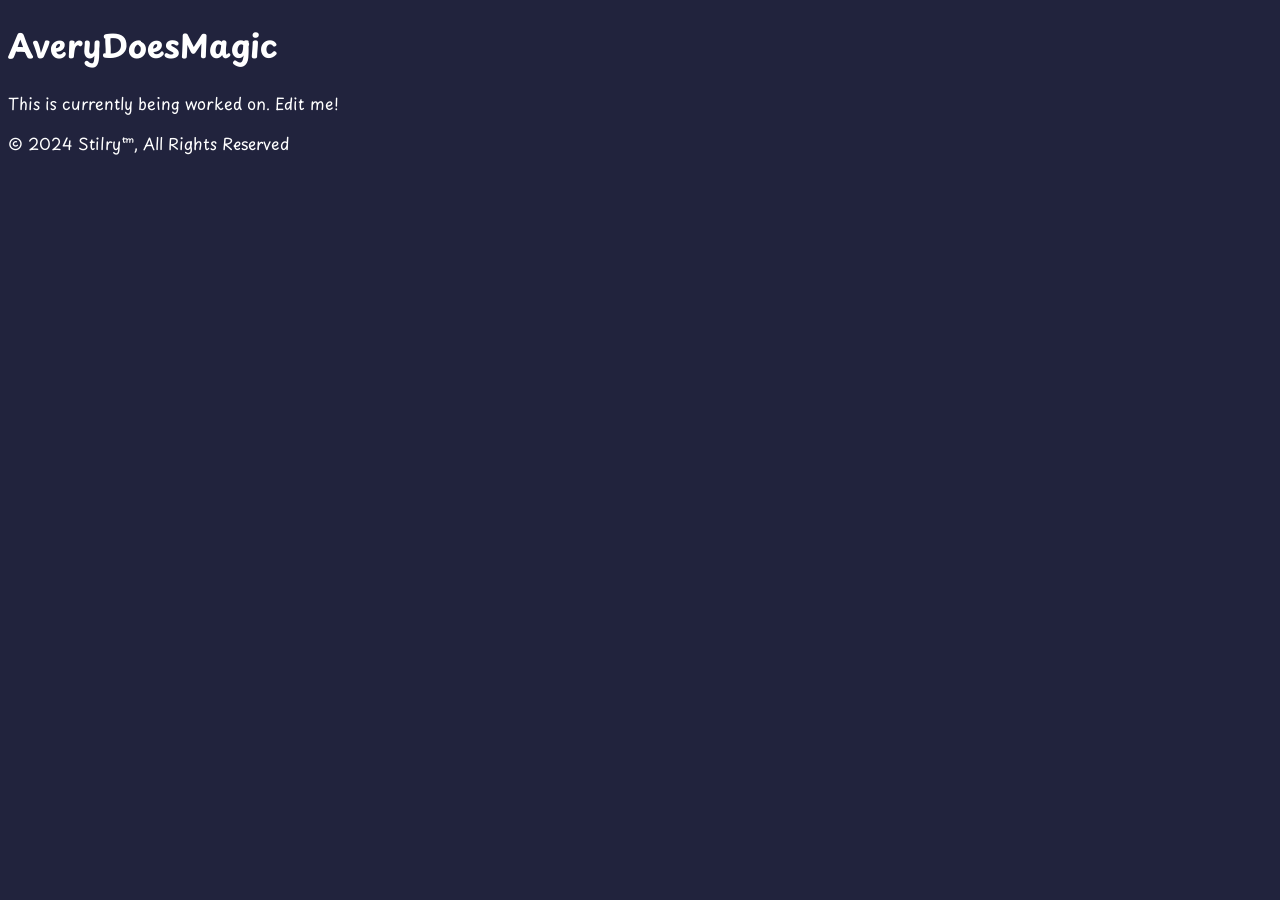
==== index.html @ fff1a494 "Update index.html" ====
<!DOCTYPE html>
<html>
  <body>
    <link rel="stylesheet" href="./style.css">
    <h1>AveryDoesMagic</h1>
    <p>This is currently being worked on. Edit me!</p>

    <footer>
      &copy; 2024 Stilry™, All Rights Reserved
    </footer>
  </body>
</html>
---- style.css ----
@import url('https://fonts.googleapis.com/css2?family=Playpen+Sans:wght@100..800&display=swap');
@import url('https://fonts.googleapis.com/css2?family=Delius+Unicase:wght@400;700&display=swap');
@import url('https://fonts.googleapis.com/css2?family=Yeseva+One&display=swap');

body {
  background-color: #21233d;
  color: white;
  font-family: 'Playpen Sans', sans-serif;
}

footer body {
  font-family: 'Delius Unicase', sans-serif;
  background-color: #2a2d4d;
  color: white
}
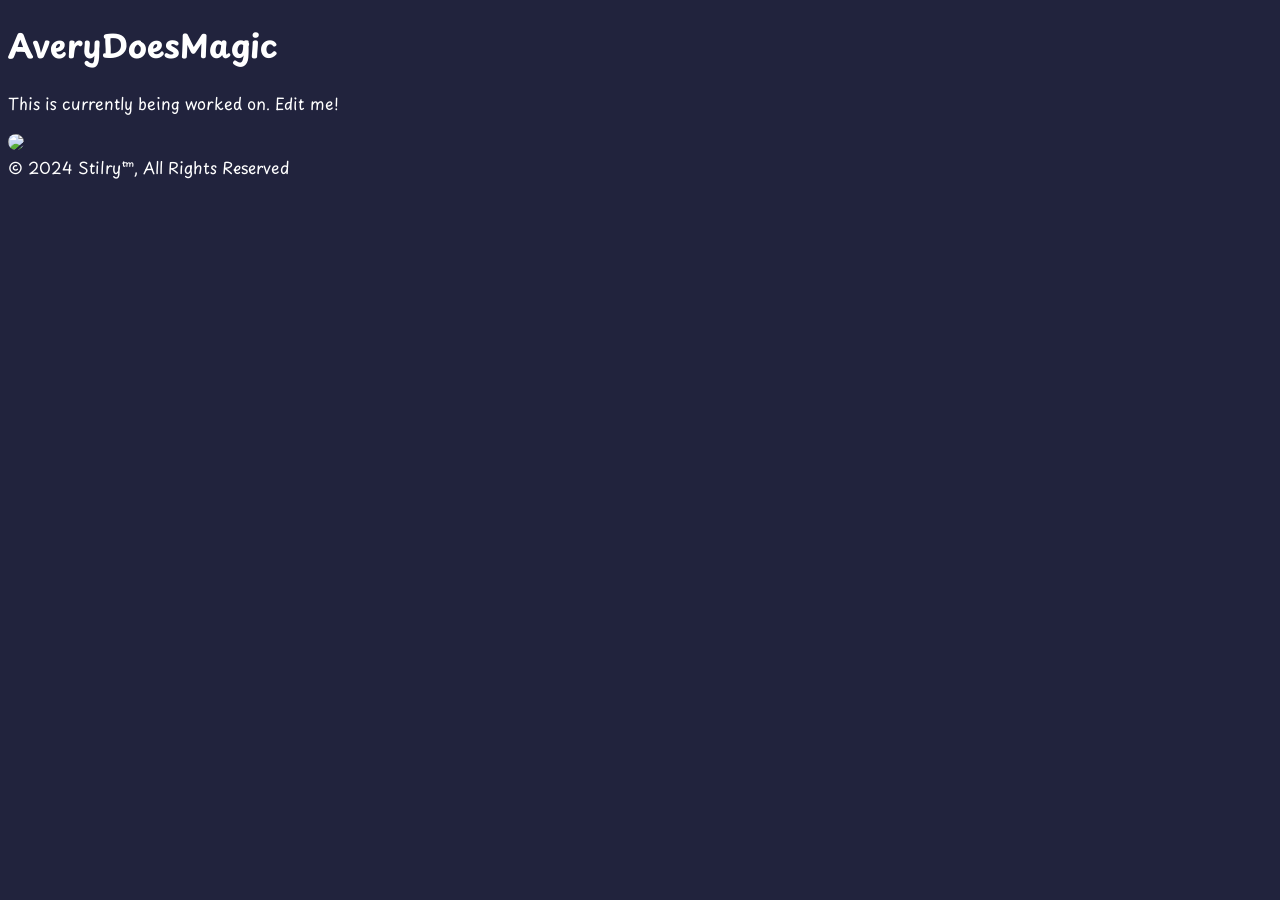
==== commit e5920841: "Update index.html" ====
--- a/index.html
+++ b/index.html
@@ -5,6 +5,8 @@
     <h1>AveryDoesMagic</h1>
     <p>This is currently being worked on. Edit me!</p>
 
+    <img src="https://avatars.githubusercontent.com/u/155497437?v=4" class="discord-guild-example">
+
     <footer>
       &copy; 2024 Stilry™, All Rights Reserved
     </footer>
--- a/style.css
+++ b/style.css
@@ -13,3 +13,8 @@
   background-color: #2a2d4d;
   color: white
 }
+
+.discord-guild-example {
+  border-radius: 200px;
+  border-radius: 20px;
+}
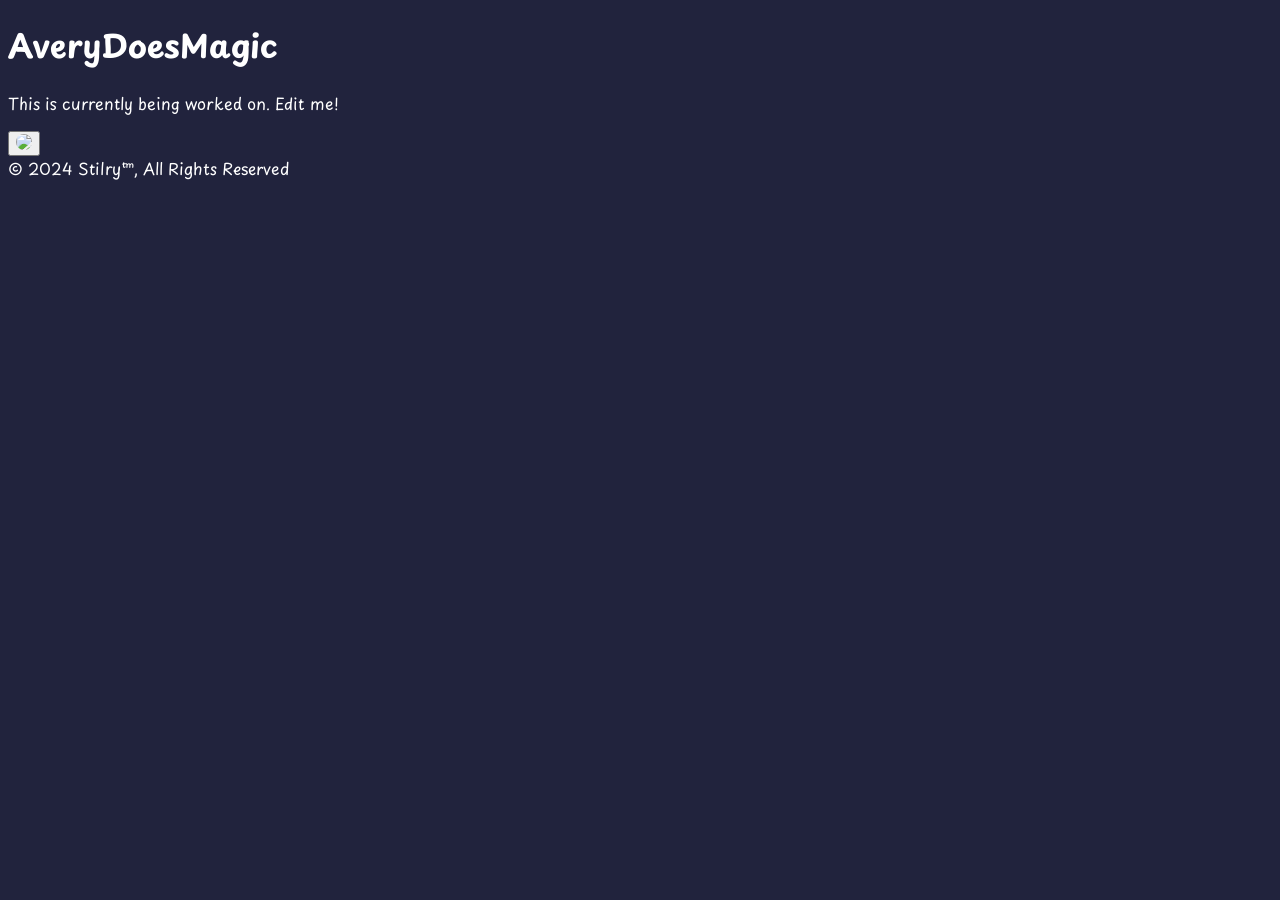
==== commit c0dc44a1: "Update index.html" ====
--- a/index.html
+++ b/index.html
@@ -5,7 +5,7 @@
     <h1>AveryDoesMagic</h1>
     <p>This is currently being worked on. Edit me!</p>
 
-    <img src="https://avatars.githubusercontent.com/u/155497437?v=4" class="discord-guild-example">
+    <button><img src="https://avatars.githubusercontent.com/u/155497437?v=4" class="discord-guild-example" width="100px" height=auto></button>
 
     <footer>
       &copy; 2024 Stilry™, All Rights Reserved
--- a/style.css
+++ b/style.css
@@ -1,6 +1,10 @@
 @import url('https://fonts.googleapis.com/css2?family=Playpen+Sans:wght@100..800&display=swap');
 @import url('https://fonts.googleapis.com/css2?family=Delius+Unicase:wght@400;700&display=swap');
 @import url('https://fonts.googleapis.com/css2?family=Yeseva+One&display=swap');
+
+hi {
+  font-family: 'Delius Unicase', sans-serif;
+}
 
 body {
   background-color: #21233d;
@@ -16,5 +20,8 @@
 
 .discord-guild-example {
   border-radius: 200px;
-  border-radius: 20px;
 }
+
+.discord-guild-example:hover {
+  border-radius: 20px'
+}
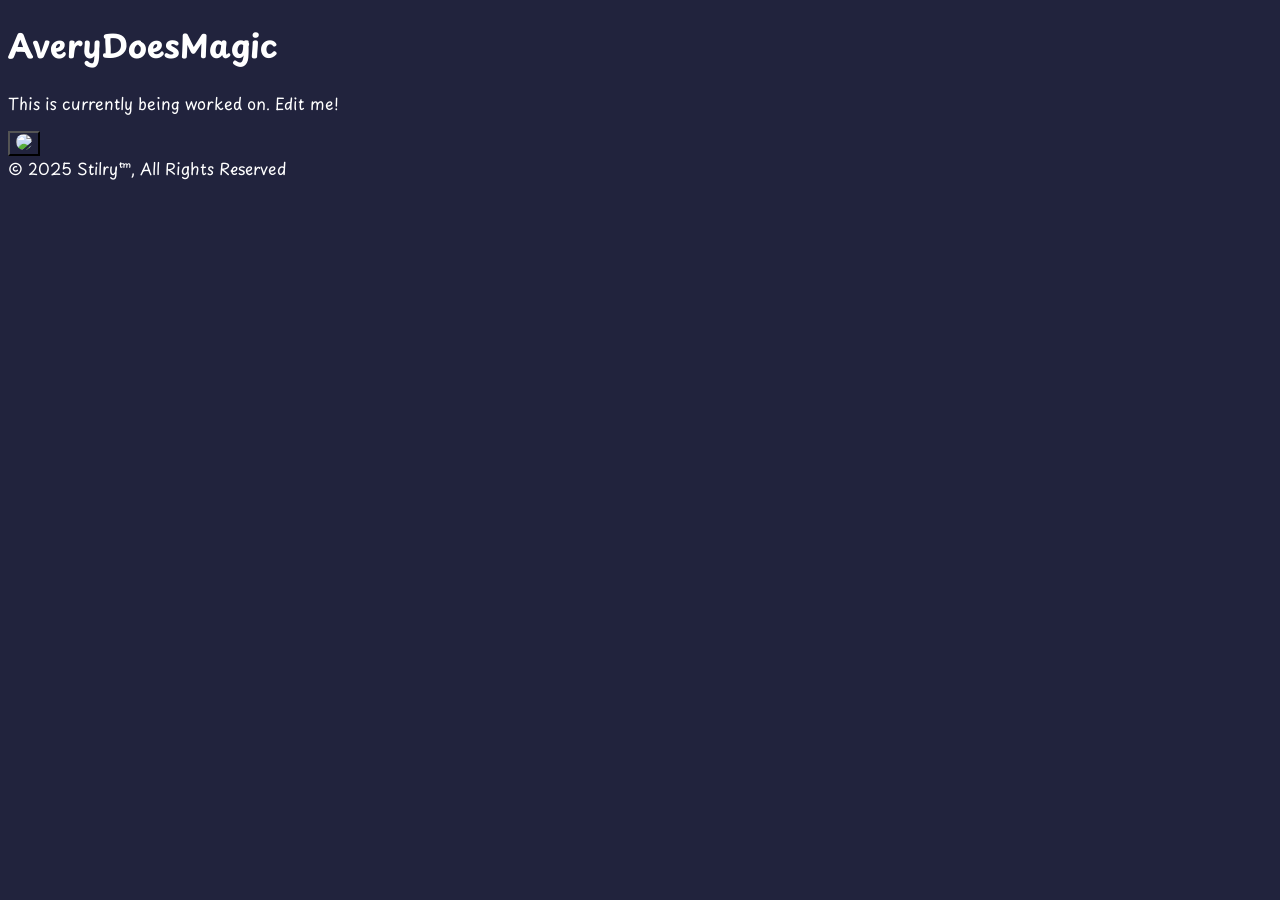
==== commit 034bd962: "Update index.html" ====
--- a/index.html
+++ b/index.html
@@ -5,10 +5,10 @@
     <h1>AveryDoesMagic</h1>
     <p>This is currently being worked on. Edit me!</p>
 
-    <button><img src="https://avatars.githubusercontent.com/u/155497437?v=4" class="discord-guild-example" width="100px" height=auto></button>
+    <button class="transparent"><img src="https://avatars.githubusercontent.com/u/155497437?v=4" class="discord-guild-example" width="100px" height=auto></button>
 
     <footer>
-      &copy; 2024 Stilry™, All Rights Reserved
+      &copy; 2025 Stilry™, All Rights Reserved
     </footer>
   </body>
 </html>
--- a/style.css
+++ b/style.css
@@ -19,9 +19,13 @@
 }
 
 .discord-guild-example {
-  border-radius: 200px;
+  border-radius: 100px;
 }
 
 .discord-guild-example:hover {
-  border-radius: 20px'
+  border-radius: 20px;
 }
+
+.transparent {
+  background-color: transparent
+}
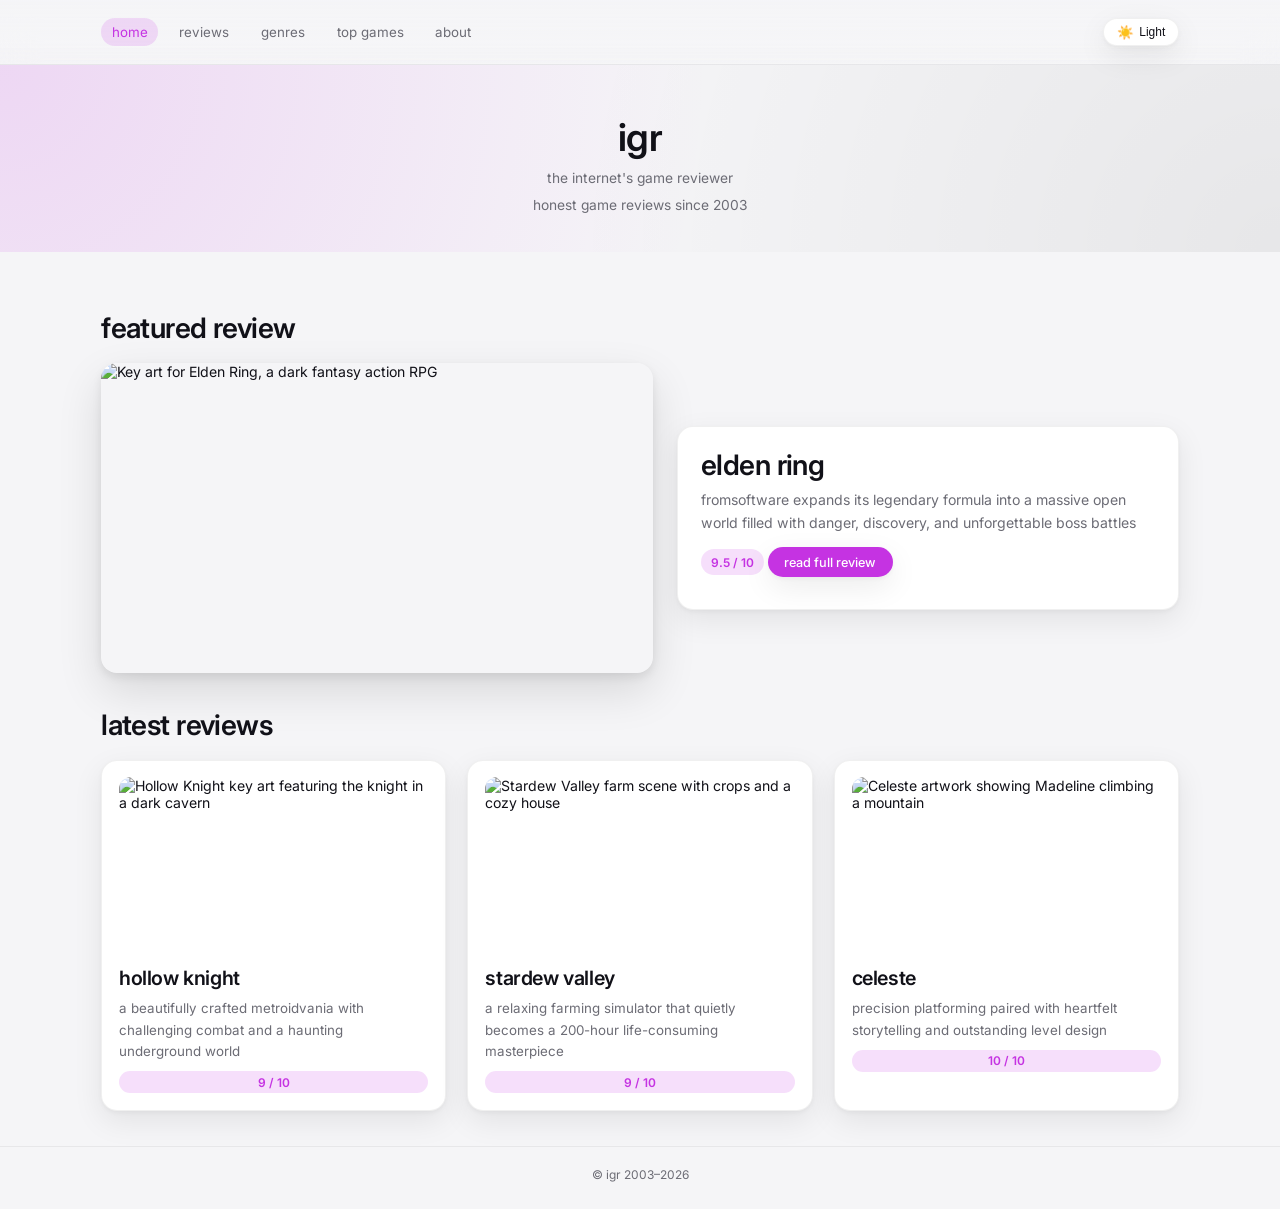
==== commit 80e0d3d9: "Add files via upload" ====
--- a/index.html
+++ b/index.html
@@ -1,14 +1,110 @@
-<!DOCTYPE html>
-<html>
-  <body>
-    <link rel="stylesheet" href="./style.css">
-    <h1>AveryDoesMagic</h1>
-    <p>This is currently being worked on. Edit me!</p>
-
-    <button class="transparent"><img src="https://avatars.githubusercontent.com/u/155497437?v=4" class="discord-guild-example" width="100px" height=auto></button>
-
-    <footer>
-      &copy; 2025 Stilry™, All Rights Reserved
-    </footer>
-  </body>
-</html>
+<!DOCTYPE html>
+<html lang="en">
+<head>
+  <meta charset="UTF-8">
+  <title>IGR | The Internet's Game Reviewer</title>
+  <meta name="viewport" content="width=device-width, initial-scale=1.0">
+  <meta name="description" content="IGR — honest and thoughtful game reviews since 2003. Discover the best games worth your time.">
+  <link rel="stylesheet" href="style.css">
+  <link rel="icon" type="image/png" href="assets/favicon.png">
+</head>
+<body>
+
+  <header class="site-header">
+    <nav class="topnav" aria-label="Main navigation">
+      <div class="topnav-links">
+        <a class="active" href="index.html">home</a>
+        <a href="reviews.html">reviews</a>
+        <a href="genres.html">genres</a>
+        <a href="top-games.html">top games</a>
+        <a href="about.html">about</a>
+      </div>
+      <button id="themeToggle" type="button" aria-label="Toggle color theme">
+        <span id="themeToggle-icon">☀️</span>
+        <span id="themeToggle-label">Light</span>
+      </button>
+    </nav>
+  </header>
+
+  <header class="hero">
+    <div class="hero-inner">
+      <h1>igr</h1>
+      <p>the internet's game reviewer</p>
+      <p class="hero-tagline">honest game reviews since 2003</p>
+    </div>
+  </header>
+
+  <main class="container">
+
+    <section aria-labelledby="featured-heading">
+      <h2 id="featured-heading">featured review</h2>
+
+      <div class="featured">
+        <img src="https://dummyimage.com/800x400/333/ffffff&text=elden+ring"
+             alt="Key art for Elden Ring, a dark fantasy action RPG">
+
+        <div class="featured-info">
+          <h2>elden ring</h2>
+
+          <p>
+            fromsoftware expands its legendary formula into a massive open world
+            filled with danger, discovery, and unforgettable boss battles
+          </p>
+
+          <p class="score">9.5 / 10</p>
+
+          <a class="button" href="review-elden.html">read full review</a>
+        </div>
+      </div>
+    </section>
+
+    <section aria-labelledby="latest-heading">
+      <h2 id="latest-heading">latest reviews</h2>
+
+      <div class="card-grid">
+
+        <article class="card">
+          <img src="https://dummyimage.com/400x200/555/fff&text=hollow+knight"
+               alt="Hollow Knight key art featuring the knight in a dark cavern">
+          <h3>hollow knight</h3>
+          <p>
+            a beautifully crafted metroidvania with challenging combat
+            and a haunting underground world
+          </p>
+          <span class="score">9 / 10</span>
+        </article>
+
+        <article class="card">
+          <img src="https://dummyimage.com/400x200/444/fff&text=stardew+valley"
+               alt="Stardew Valley farm scene with crops and a cozy house">
+          <h3>stardew valley</h3>
+          <p>
+            a relaxing farming simulator that quietly becomes a
+            200-hour life-consuming masterpiece
+          </p>
+          <span class="score">9 / 10</span>
+        </article>
+
+        <article class="card">
+          <img src="https://dummyimage.com/400x200/333/fff&text=celeste"
+               alt="Celeste artwork showing Madeline climbing a mountain">
+          <h3>celeste</h3>
+          <p>
+            precision platforming paired with heartfelt storytelling
+            and outstanding level design
+          </p>
+          <span class="score">10 / 10</span>
+        </article>
+
+      </div>
+    </section>
+
+  </main>
+
+  <footer>
+    <p>© igr 2003–2026</p>
+  </footer>
+
+  <script src="script.js"></script>
+</body>
+</html>
--- a/style.css
+++ b/style.css
@@ -1,31 +1,566 @@
-@import url('https://fonts.googleapis.com/css2?family=Playpen+Sans:wght@100..800&display=swap');
-@import url('https://fonts.googleapis.com/css2?family=Delius+Unicase:wght@400;700&display=swap');
-@import url('https://fonts.googleapis.com/css2?family=Yeseva+One&display=swap');
-
-hi {
-  font-family: 'Delius Unicase', sans-serif;
-}
-
-body {
-  background-color: #21233d;
-  color: white;
-  font-family: 'Playpen Sans', sans-serif;
-}
-
-footer body {
-  font-family: 'Delius Unicase', sans-serif;
-  background-color: #2a2d4d;
-  color: white
-}
-
-.discord-guild-example {
-  border-radius: 100px;
-}
-
-.discord-guild-example:hover {
-  border-radius: 20px;
-}
-
-.transparent {
-  background-color: transparent
-}
+@import url('https://fonts.googleapis.com/css2?family=Inter:wght@300;400;500;600;700&display=swap');
+
+/* Root theme tokens */
+
+:root {
+  --color-bg: #f5f5f7;
+  --color-bg-elevated: #ffffff;
+  --color-bg-subtle: #e5e5ea;
+  --color-text: #111118;
+  --color-text-muted: #6c6c75;
+  --color-border-subtle: rgba(0, 0, 0, 0.06);
+  --color-accent: #c533e2;
+  --color-accent-soft: #c533e227;
+
+  --radius-lg: 16px;
+  --radius-md: 12px;
+  --radius-sm: 999px;
+
+  --shadow-soft:
+    0 2px 4px rgba(0, 0, 0, 0.04),
+    0 10px 30px rgba(0, 0, 0, 0.08);
+
+  --shadow-soft-strong:
+    0 4px 10px rgba(0, 0, 0, 0.08),
+    0 18px 45px rgba(0, 0, 0, 0.12);
+
+  --transition-fast: 0.18s ease-out;
+  --transition-med: 0.25s ease-out;
+
+  --nav-height: 64px;
+}
+
+/* Auto dark mode baseline */
+
+@media (prefers-color-scheme: dark) {
+  :root {
+    --color-bg: #050509;
+    --color-bg-elevated: #15151b;
+    --color-bg-subtle: #1f1f27;
+    --color-text: #f5f5f7;
+    --color-text-muted: #a0a0b3;
+    --color-border-subtle: rgba(255, 255, 255, 0.06);
+    --shadow-soft:
+      0 2px 6px rgba(0, 0, 0, 0.6),
+      0 14px 40px rgba(0, 0, 0, 0.85);
+    --shadow-soft-strong:
+      0 4px 12px rgba(0, 0, 0, 0.7),
+      0 20px 55px rgba(0, 0, 0, 0.9);
+  }
+}
+
+/* Explicit theme overrides via data-theme */
+
+:root[data-theme="light"] {
+  --color-bg: #f5f5f7;
+  --color-bg-elevated: #ffffff;
+  --color-bg-subtle: #e5e5ea;
+  --color-text: #111118;
+  --color-text-muted: #6c6c75;
+  --color-border-subtle: rgba(0, 0, 0, 0.06);
+  --shadow-soft:
+    0 2px 4px rgba(0, 0, 0, 0.04),
+    0 10px 30px rgba(0, 0, 0, 0.08);
+  --shadow-soft-strong:
+    0 4px 10px rgba(0, 0, 0, 0.08),
+    0 18px 45px rgba(0, 0, 0, 0.12);
+}
+
+:root[data-theme="dark"] {
+  --color-bg: #050509;
+  --color-bg-elevated: #15151b;
+  --color-bg-subtle: #1f1f27;
+  --color-text: #f5f5f7;
+  --color-text-muted: #a0a0b3;
+  --color-border-subtle: rgba(255, 255, 255, 0.06);
+  --shadow-soft:
+    0 2px 6px rgba(0, 0, 0, 0.6),
+    0 14px 40px rgba(0, 0, 0, 0.85);
+  --shadow-soft-strong:
+    0 4px 12px rgba(0, 0, 0, 0.7),
+    0 20px 55px rgba(0, 0, 0, 0.9);
+}
+
+/* Global reset & base */
+
+*,
+*::before,
+*::after {
+  box-sizing: border-box;
+}
+
+html {
+  font-family: 'Inter', system-ui, -apple-system, BlinkMacSystemFont, 'Segoe UI', sans-serif;
+  font-size: clamp(14px, 1.1vw, 17px);
+  -webkit-font-smoothing: antialiased;
+  text-rendering: optimizeLegibility;
+  scroll-behavior: smooth;
+}
+
+body {
+  margin: 0;
+  min-height: 100vh;
+  background-color: var(--color-bg);
+  color: var(--color-text);
+  display: flex;
+  flex-direction: column;
+}
+
+/* Typography */
+
+h1,
+h2,
+h3 {
+  margin: 0;
+  font-weight: 600;
+  letter-spacing: -0.02em;
+}
+
+h1 {
+  font-size: clamp(2.2rem, 3vw, 2.8rem);
+}
+
+h2 {
+  font-size: clamp(1.6rem, 2.2vw, 2rem);
+}
+
+h3 {
+  font-size: clamp(1.2rem, 1.6vw, 1.4rem);
+}
+
+p {
+  margin: 0;
+  line-height: 1.6;
+  color: var(--color-text-muted);
+}
+
+a {
+  color: inherit;
+  text-decoration: none;
+}
+
+a:focus-visible,
+button:focus-visible {
+  outline: 2px solid var(--color-accent);
+  outline-offset: 3px;
+}
+
+/* Layout */
+
+main {
+  flex: 1;
+}
+
+.container {
+  max-width: 1120px;
+  margin: 0 auto;
+  padding: 1.75rem 1.5rem 2.5rem;
+}
+
+/* Top navigation */
+
+.site-header {
+  position: sticky;
+  top: 0;
+  z-index: 20;
+  backdrop-filter: blur(18px);
+  background: linear-gradient(
+      to bottom,
+      rgba(245, 245, 247, 0.9),
+      rgba(245, 245, 247, 0.75),
+      transparent
+    );
+  border-bottom: 1px solid var(--color-border-subtle);
+}
+
+@media (prefers-color-scheme: dark) {
+  .site-header {
+    background: linear-gradient(
+        to bottom,
+        rgba(5, 5, 9, 0.9),
+        rgba(5, 5, 9, 0.75),
+        transparent
+      );
+  }
+}
+
+:root[data-theme="dark"] .site-header {
+  background: linear-gradient(
+      to bottom,
+      rgba(5, 5, 9, 0.9),
+      rgba(5, 5, 9, 0.75),
+      transparent
+    );
+}
+
+:root[data-theme="light"] .site-header {
+  background: linear-gradient(
+      to bottom,
+      rgba(245, 245, 247, 0.9),
+      rgba(245, 245, 247, 0.75),
+      transparent
+    );
+}
+
+.topnav {
+  max-width: 1120px;
+  margin: 0 auto;
+  height: var(--nav-height);
+  display: flex;
+  align-items: center;
+  justify-content: space-between;
+  padding: 0 1.5rem;
+  gap: 1.5rem;
+}
+
+.topnav-links {
+  display: flex;
+  align-items: center;
+  gap: 0.75rem;
+}
+
+.topnav a {
+  text-transform: lowercase;
+  font-size: 0.95rem;
+  padding: 0.4rem 0.75rem;
+  border-radius: 999px;
+  color: var(--color-text-muted);
+  transition: background-color var(--transition-fast), color var(--transition-fast), transform var(--transition-fast);
+}
+
+.topnav a:hover {
+  background-color: var(--color-bg-subtle);
+  color: var(--color-text);
+  transform: translateY(-1px);
+}
+
+.topnav a.active {
+  background-color: var(--color-accent-soft);
+  color: var(--color-accent);
+}
+
+/* Theme toggle */
+
+#themeToggle {
+  border-radius: var(--radius-sm);
+  border: 1px solid var(--color-border-subtle);
+  background: var(--color-bg-elevated);
+  color: var(--color-text);
+  padding: 0.4rem 0.9rem;
+  font-size: 0.85rem;
+  display: inline-flex;
+  align-items: center;
+  gap: 0.4rem;
+  cursor: pointer;
+  box-shadow: var(--shadow-soft);
+  transition:
+    background-color var(--transition-fast),
+    color var(--transition-fast),
+    box-shadow var(--transition-fast),
+    transform var(--transition-fast),
+    border-color var(--transition-fast);
+}
+
+#themeToggle:hover {
+  box-shadow: var(--shadow-soft-strong);
+  transform: translateY(-1px);
+}
+
+#themeToggle-icon {
+  font-size: 0.95rem;
+}
+
+/* Hero */
+
+.hero {
+  padding: 3.5rem 1.5rem 2.5rem;
+  text-align: center;
+  background: radial-gradient(circle at top left, var(--color-accent-soft), transparent 55%),
+              radial-gradient(circle at bottom right, rgba(0, 0, 0, 0.06), transparent 55%);
+}
+
+.hero-inner {
+  max-width: 720px;
+  margin: 0 auto;
+}
+
+.hero h1 {
+  text-transform: lowercase;
+  margin-bottom: 0.5rem;
+}
+
+.hero p {
+  font-size: 0.98rem;
+}
+
+.hero-tagline {
+  margin-top: 0.35rem;
+  color: var(--color-text-muted);
+}
+
+/* Sections */
+
+section {
+  margin-top: 2.5rem;
+}
+
+section > h2 {
+  text-align: left;
+  margin-bottom: 1.25rem;
+}
+
+/* Featured review */
+
+.featured {
+  display: grid;
+  grid-template-columns: minmax(0, 1.1fr) minmax(0, 1fr);
+  gap: 1.75rem;
+  align-items: center;
+}
+
+.featured img {
+  width: 100%;
+  border-radius: var(--radius-lg);
+  box-shadow: var(--shadow-soft-strong);
+  object-fit: cover;
+  aspect-ratio: 16 / 9;
+}
+
+.featured-info {
+  background-color: var(--color-bg-elevated);
+  border-radius: var(--radius-lg);
+  padding: 1.5rem 1.6rem;
+  box-shadow: var(--shadow-soft);
+  border: 1px solid var(--color-border-subtle);
+}
+
+.featured-info h2 {
+  margin-bottom: 0.5rem;
+  text-transform: lowercase;
+}
+
+.featured-info p {
+  margin-bottom: 0.9rem;
+}
+
+/* Cards */
+
+.card-grid {
+  display: grid;
+  grid-template-columns: repeat(auto-fit, minmax(260px, 1fr));
+  gap: 1.5rem;
+  margin-top: 0.75rem;
+}
+
+.card {
+  background-color: var(--color-bg-elevated);
+  border-radius: var(--radius-lg);
+  padding: 1.1rem 1.2rem 1.2rem;
+  box-shadow: var(--shadow-soft);
+  border: 1px solid var(--color-border-subtle);
+  display: flex;
+  flex-direction: column;
+  gap: 0.6rem;
+  transition:
+    transform var(--transition-med),
+    box-shadow var(--transition-med),
+    border-color var(--transition-med),
+    background-color var(--transition-med);
+}
+
+.card:hover {
+  transform: translateY(-4px);
+  box-shadow: var(--shadow-soft-strong);
+  border-color: rgba(0, 0, 0, 0.12);
+}
+
+@media (prefers-color-scheme: dark) {
+  .card:hover {
+    border-color: rgba(255, 255, 255, 0.16);
+  }
+}
+
+.card img {
+  width: 100%;
+  border-radius: calc(var(--radius-lg) - 4px);
+  object-fit: cover;
+  aspect-ratio: 16 / 9;
+  margin-bottom: 0.4rem;
+}
+
+.card h3 {
+  margin-top: 0.1rem;
+  text-transform: lowercase;
+}
+
+.card p {
+  font-size: 0.95rem;
+}
+
+/* Score badge */
+
+.score {
+  display: inline-flex;
+  align-items: center;
+  justify-content: center;
+  padding: 0.25rem 0.7rem;
+  border-radius: 999px;
+  background: var(--color-accent-soft);
+  color: var(--color-accent);
+  font-weight: 600;
+  font-size: 0.85rem;
+}
+
+/* Buttons */
+
+.button {
+  display: inline-flex;
+  align-items: center;
+  justify-content: center;
+  padding: 0.55rem 1.2rem;
+  border-radius: var(--radius-sm);
+  background-color: var(--color-accent);
+  color: #ffffff;
+  font-size: 0.9rem;
+  font-weight: 500;
+  border: none;
+  cursor: pointer;
+  box-shadow: var(--shadow-soft);
+  transition:
+    background-color var(--transition-fast),
+    box-shadow var(--transition-fast),
+    transform var(--transition-fast);
+}
+
+.button:hover {
+  background-color: #c533e2;
+  box-shadow: var(--shadow-soft-strong);
+  transform: translateY(-1px);
+}
+
+/* About text */
+
+.about-text {
+  max-width: 720px;
+  margin: 1.25rem auto 0;
+  text-align: center;
+  line-height: 1.7;
+}
+
+/* Ordered list for top games */
+
+.top-games-list {
+  margin: 1.5rem 0 0;
+  padding-left: 1.25rem;
+  list-style: none;
+  counter-reset: game-rank;
+}
+
+.top-games-list li {
+  counter-increment: game-rank;
+  margin-bottom: 0.75rem;
+  padding: 0.75rem 1rem;
+  border-radius: var(--radius-md);
+  background-color: var(--color-bg-elevated);
+  border: 1px solid var(--color-border-subtle);
+  box-shadow: var(--shadow-soft);
+  display: flex;
+  align-items: center;
+  gap: 0.75rem;
+}
+
+.top-games-list li::before {
+  content: counter(game-rank) ".";
+  font-weight: 600;
+  color: var(--color-accent);
+  min-width: 1.5rem;
+}
+
+/* Review page */
+
+.review-header {
+  text-align: center;
+  margin-bottom: 1.5rem;
+}
+
+.review-score {
+  margin-top: 0.6rem;
+}
+
+.review-hero {
+  width: 100%;
+  border-radius: var(--radius-lg);
+  box-shadow: var(--shadow-soft-strong);
+  object-fit: cover;
+  aspect-ratio: 21 / 9;
+  margin: 1.5rem 0 2rem;
+}
+
+.review-section {
+  max-width: 720px;
+  margin: 0 auto 1.75rem;
+}
+
+.review-section h2 {
+  text-align: left;
+  margin-bottom: 0.6rem;
+}
+
+.review-section ul {
+  margin: 0.4rem 0 0;
+  padding-left: 1.25rem;
+  color: var(--color-text-muted);
+}
+
+/* Footer */
+
+footer {
+  border-top: 1px solid var(--color-border-subtle);
+  padding: 1.25rem 1.5rem 1.75rem;
+  text-align: center;
+  font-size: 0.85rem;
+  color: var(--color-text-muted);
+}
+
+/* Responsive tweaks */
+
+@media (max-width: 800px) {
+  .topnav {
+    padding-inline: 1rem;
+    gap: 0.75rem;
+  }
+
+  .topnav-links {
+    gap: 0.4rem;
+  }
+
+  .hero {
+    padding-top: 2.5rem;
+    padding-bottom: 2rem;
+  }
+
+  .featured {
+    grid-template-columns: minmax(0, 1fr);
+  }
+
+  .featured-info {
+    padding: 1.25rem 1.3rem;
+  }
+}
+
+@media (max-width: 600px) {
+  .topnav {
+    flex-wrap: wrap;
+    justify-content: center;
+    height: auto;
+    padding-block: 0.75rem;
+  }
+
+  #themeToggle {
+    margin-top: 0.4rem;
+  }
+
+  .container {
+    padding-inline: 1.1rem;
+  }
+}
